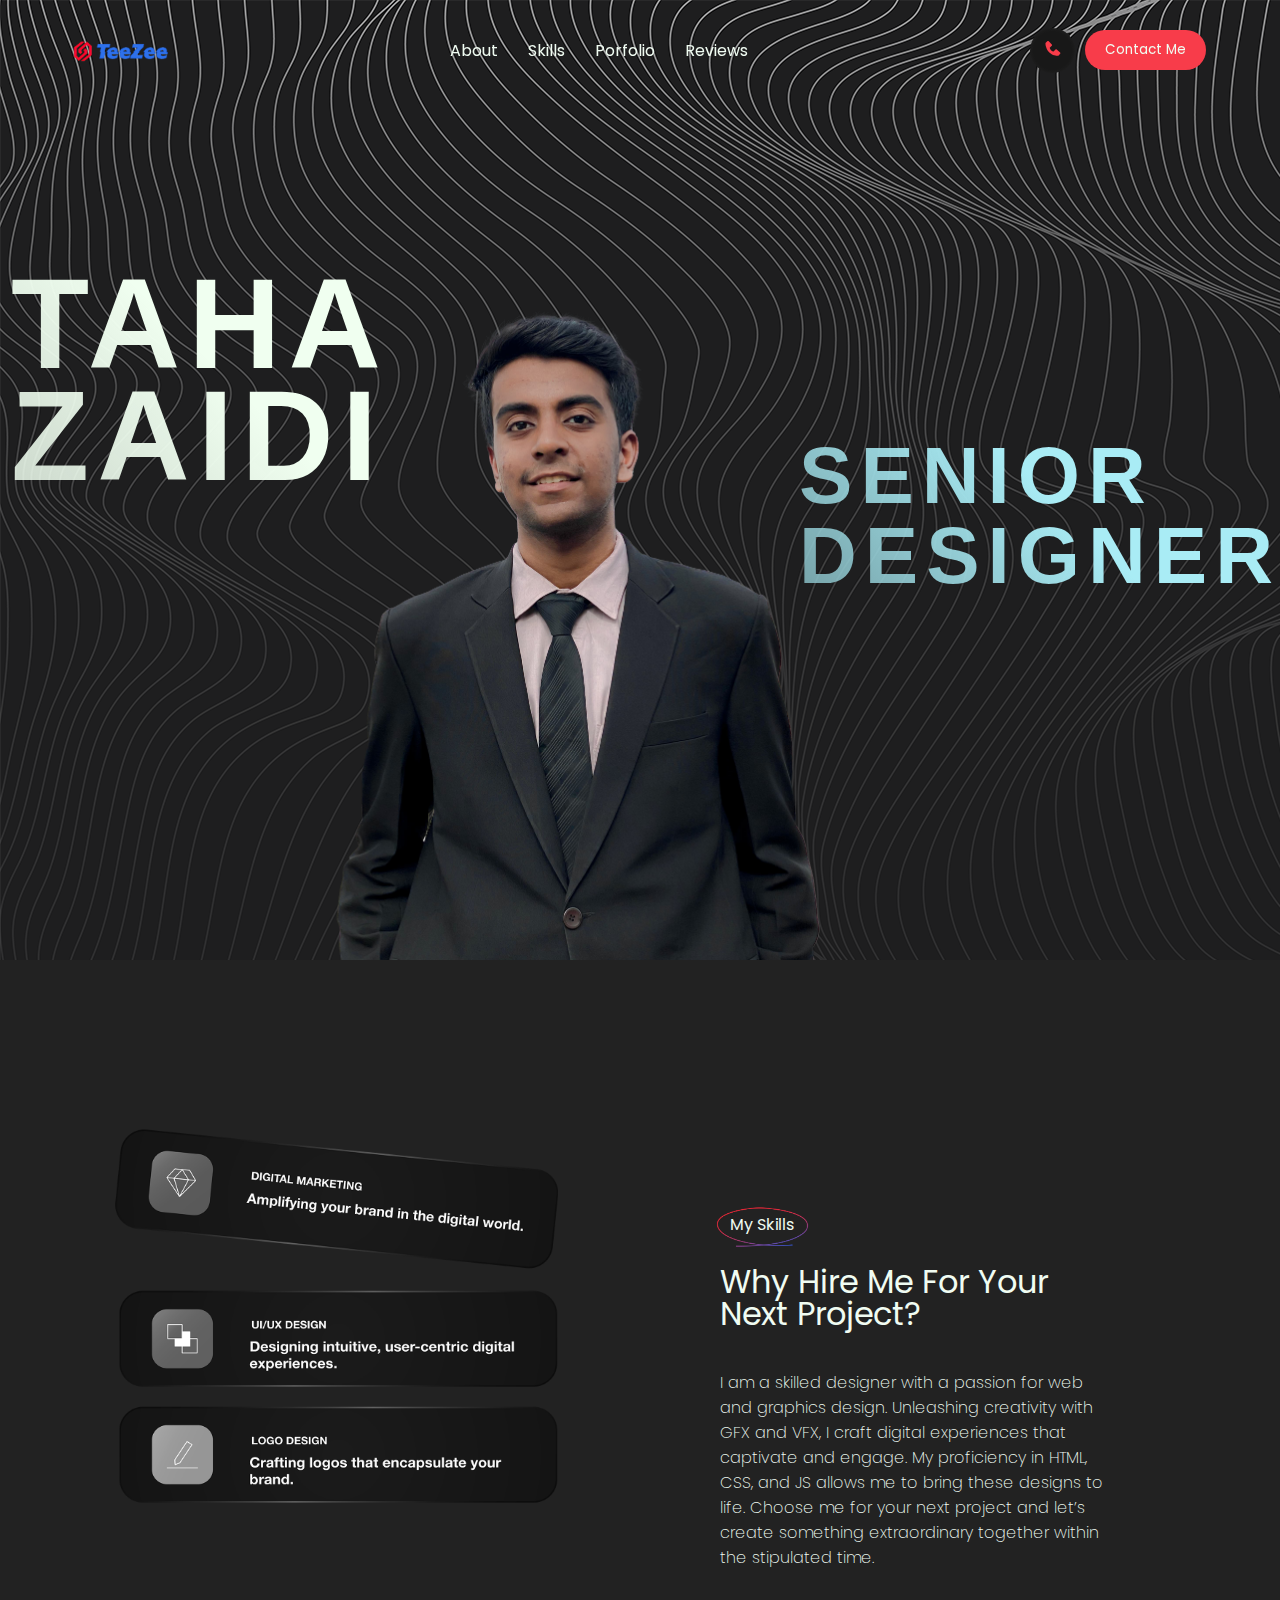
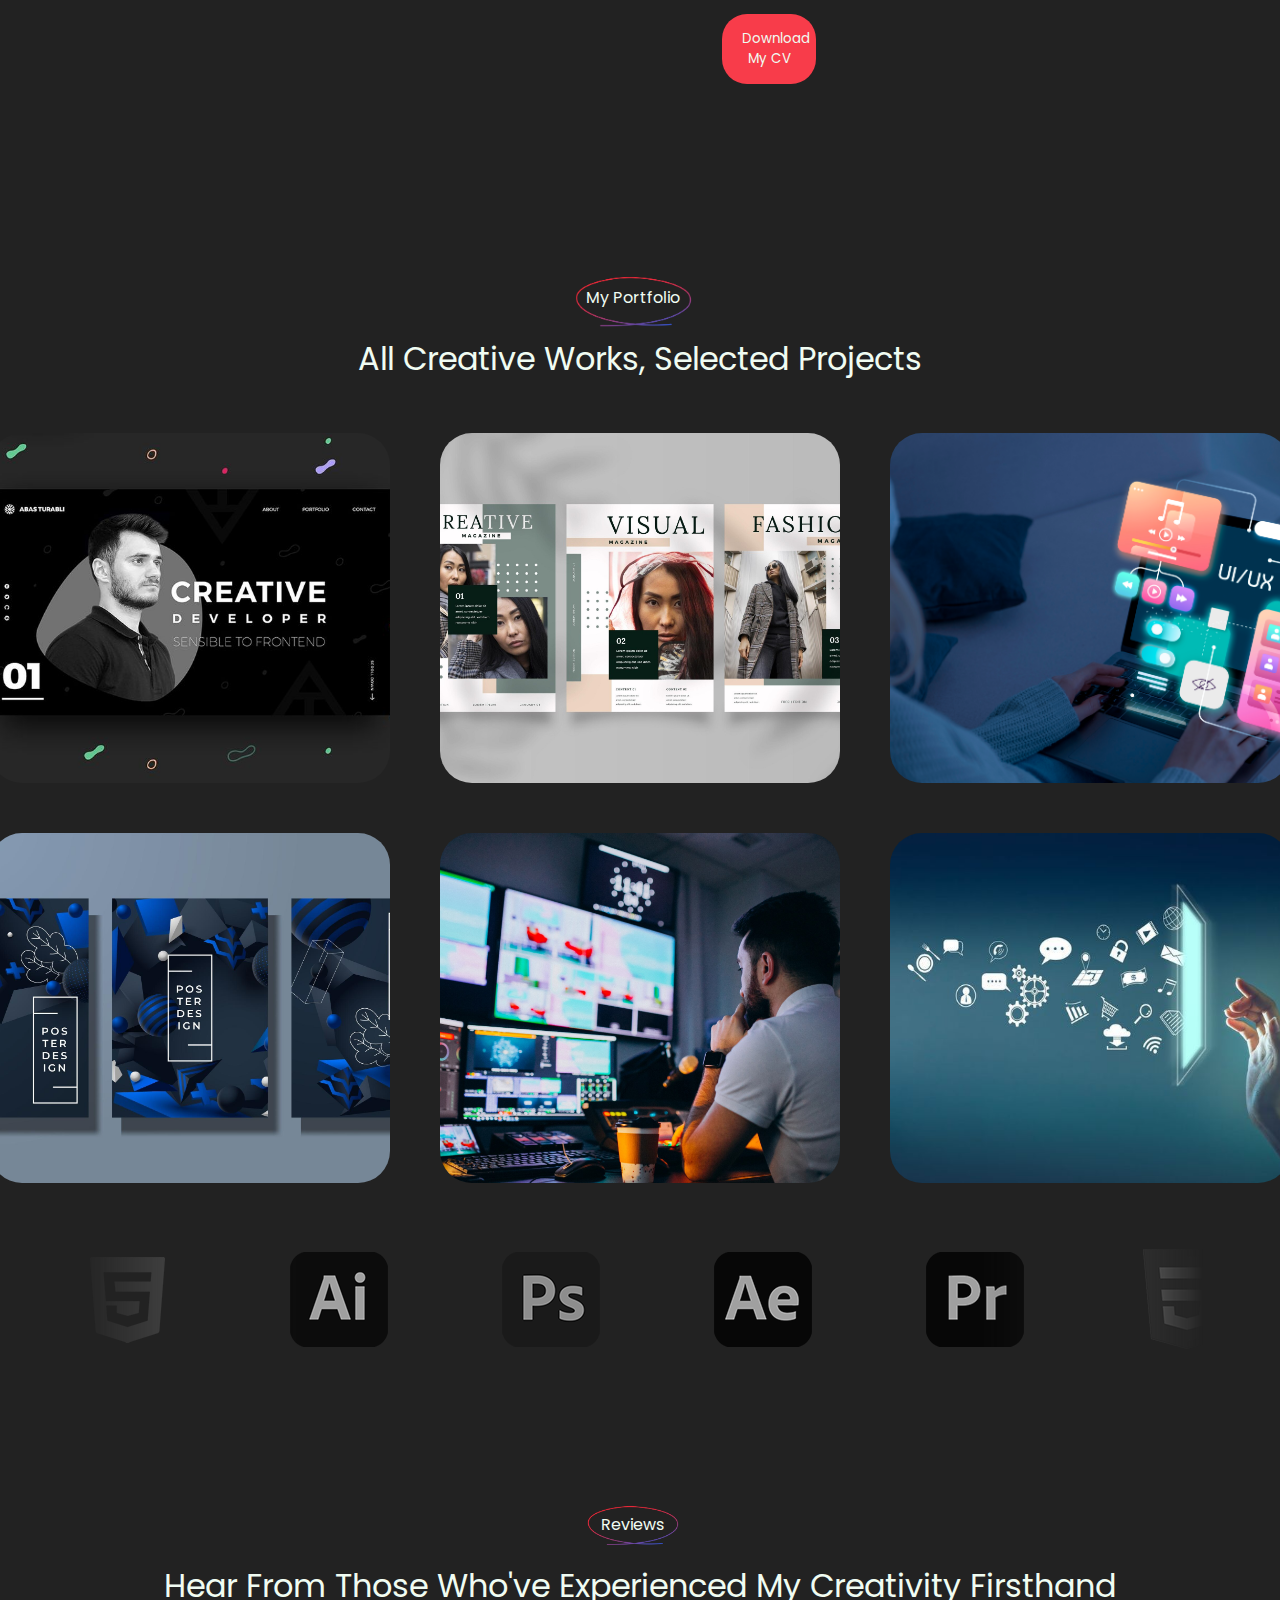
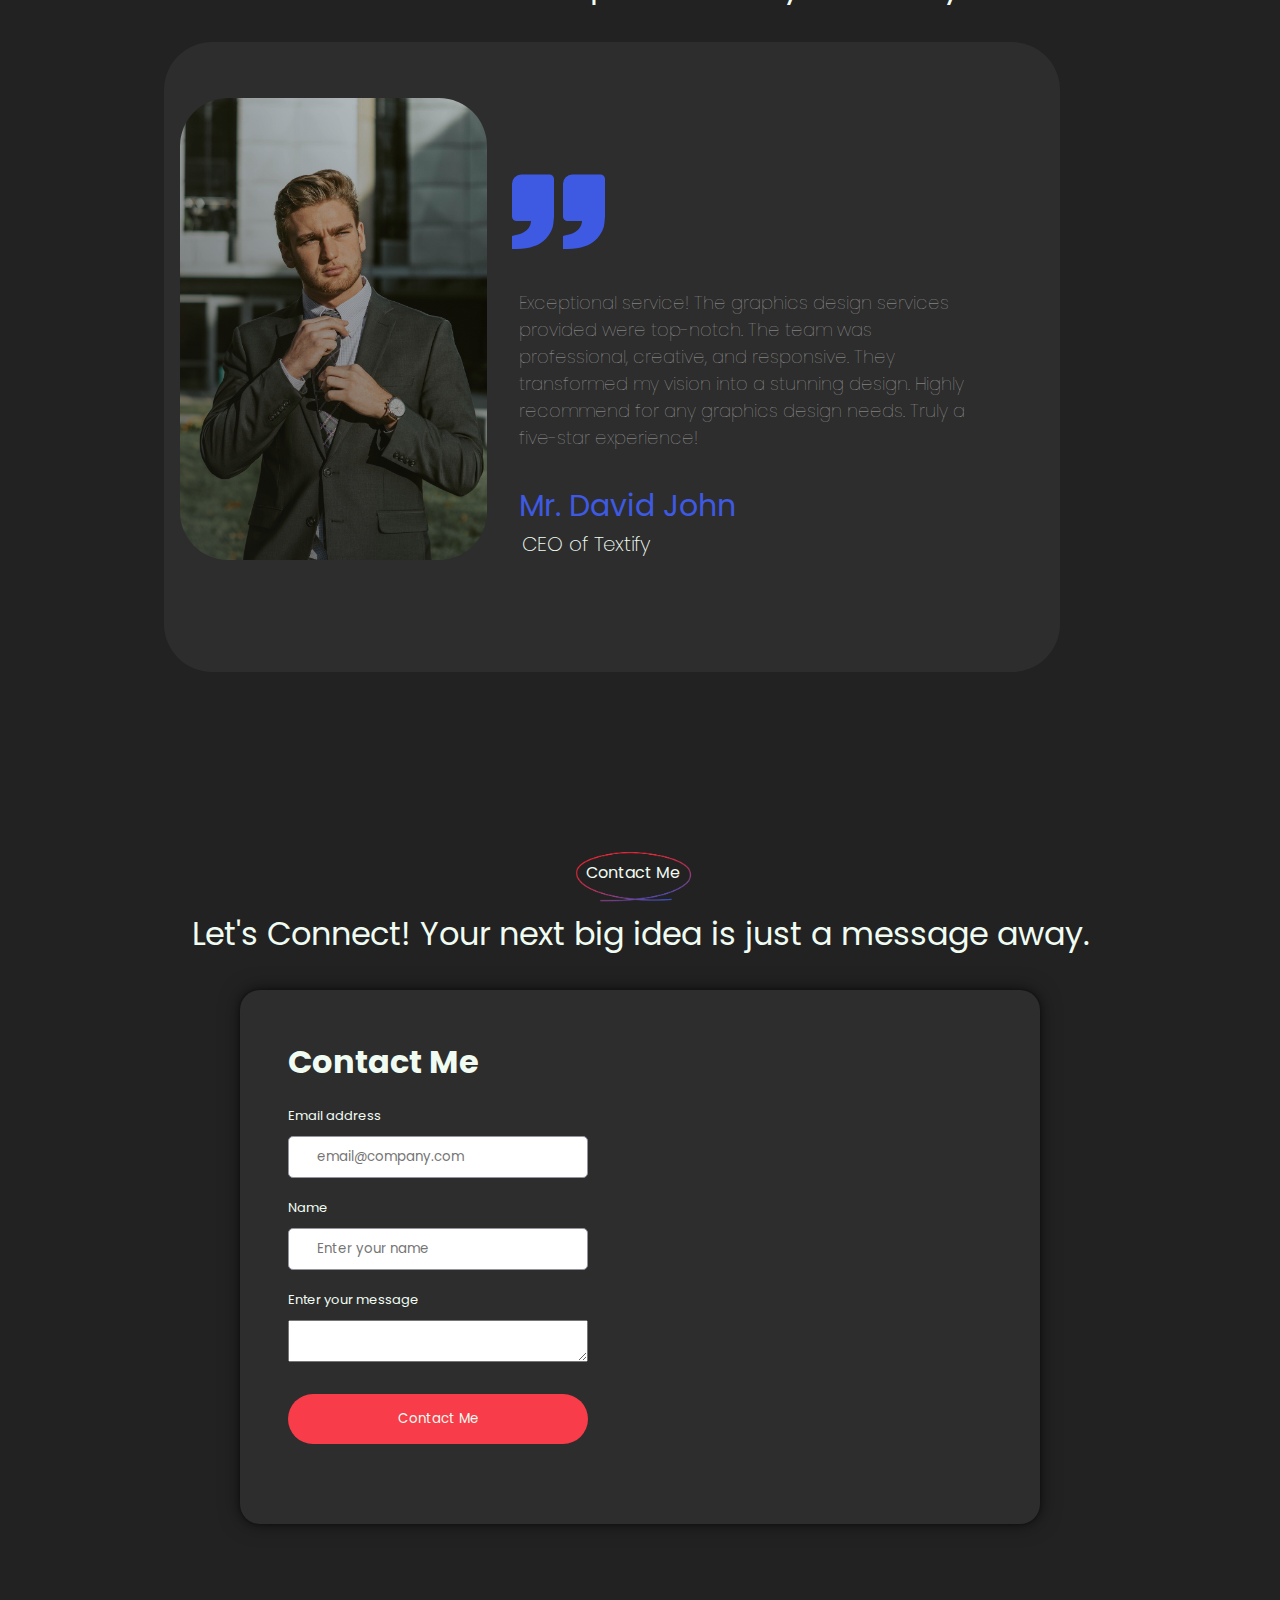
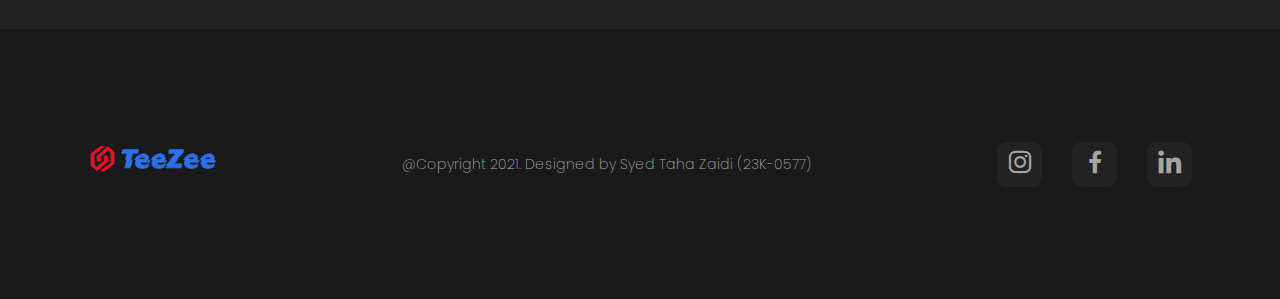
==== ICT Web Portfolio Files/index.html @ cd22e367 "Renames" ====
<!DOCTYPE html>
<html lang="en">

    <head>
        <meta charset="UTF-8">
        <meta name="viewport" content="width=device-width, initial-scale=1.0">
        <link rel="stylesheet" href="index.css">

        <title>Taha Zaidi</title>

    </head>

    <body>

        <main class="container">

            <div id="about_section" class="about-section">
                <!-- Navigation Bar -->
                <nav class="nav-bar">
                    <div class="nav-logo">
                        <!-- <h4>Taha Zaidi</h4> -->
                    </div>

                    <ul class="nav-links">
                        <li><a class="nav-menu-links" href="#about_section">About</a></li>
                        <li><a class="nav-menu-links" href="#skills_section">Skills</a></li>
                        <li><a class="nav-menu-links" href="#portfolio_section">Porfolio</a></li>
                        <li><a class="nav-menu-links" href="#review_section">Reviews</a></li>
                    </ul>

                    <div class="burger hidden">
                        <div class="line1">1.</div>
                        <div class="line2">2.</div>
                        <div class="line3">3.</div>
                    </div>

                    <div class="contact-container">
                        <div>

                            <button class="contact-icon">
                                <a target="_blank" href="https://wa.me/923111844899"><i class='bx bxs-phone'></i></a>
                            </button>
                        </div>

                        <div>

                            <button class="contact-button">
                                <a class="contact-btn-link" href="#contact_section">Contact Me</a>
                            </button>
                        </div>
                    </div>

                </nav>

                <section class="hero-section">

                    <h1 class="hero-name">Taha<br>Zaidi</h1>
                    <h1 class="hero-title">SENIOR<br>DESIGNER</h1>
                    <img class="hero-picture" src="./heroPicture2.png" alt="Main-Picture">
                </section>
            </div>

            <section id="skills_section" class="skills-section">

                <div class="skills-container">

                    <div class="skills-image-container">
                        <img class="skills-image" src="./skills-images-03.png" alt="none">
                    </div>

                    <div class="skills-details-container">
                        <h1 class="skills-details-h1"><span class="skills-details-span1">My Skills</span><br><span
                                class="skills-details-span2">Why Hire Me For Your Next Project?</span></h1>
                        <p class="skills-details-text">I am a skilled designer with a passion for web and graphics design. Unleashing creativity with GFX and VFX, I craft digital experiences that captivate and engage. My proficiency in HTML, CSS, and JS allows me to bring these designs to life. Choose me for your next project and let’s create something extraordinary together within the stipulated time.</p>
                        <button class="cv-button">
                            <a class="contact-btn-link" target="_blank" href="https://www.canva.com/design/DAF1ojwv4F4/0t9AmbGL6HaBl2RFL-ArPQ/view?utm_content=DAF1ojwv4F4&utm_campaign=designshare&utm_medium=link&utm_source=editor">Download My CV</a>
                        </button>

                    </div>

                </div>

            </section>

            <section id="portfolio_section" class="portfolio-section">

                <div class="portfolio-container">

                    <div class="portfolio-text-container">
                        <h4 class="portfolio-text1">My Portfolio</h4>
                        <h1 class="portfolio-text2">All Creative Works, Selected Projects</h1>
                    </div>

                    <div class="grid-container">
                        <div class="grid-item" style="background-image: url('./griditem-sampleImage.jpeg');">
                            

                            <div class="grid-innerdiv-1">

                                <div class="grid-innerdiv-2">
                                    <div class="grid-innerdiv-3">
                                        <h5 class="grid-innerdiv-text1">Web Design</h5>
                                    </div>
                                    <h5 class="grid-innerdiv-text2">Dark Theme Website</h5>
                                </div>

                            </div>

                        </div>
                        <div class="grid-item" style="background-image: url('./griditem-sampleImage2.jpg');">
                            

                            <div class="grid-innerdiv-1">

                                <div class="grid-innerdiv-2">
                                    <div class="grid-innerdiv-3">
                                        <h5 class="grid-innerdiv-text1">Brands</h5>
                                    </div>
                                    <h5 class="grid-innerdiv-text2">Brand Magazines</h5>
                                </div>

                            </div>

                        </div>
                        <div class="grid-item" style="background-image: url('./griditem-sampleImage3.jpg');">
                            

                            <div class="grid-innerdiv-1">

                                <div class="grid-innerdiv-2">
                                    <div class="grid-innerdiv-3">
                                        <h5 class="grid-innerdiv-text1">UI/UX</h5>
                                    </div>
                                    <h5 class="grid-innerdiv-text2">Elegant App Designs</h5>
                                </div>

                            </div>

                        </div>
                        <div class="grid-item" style="background-image: url('./griditem-sampleImage4.jpg');">
                            

                            <div class="grid-innerdiv-1">

                                <div class="grid-innerdiv-2">
                                    <div class="grid-innerdiv-3">
                                        <h5 class="grid-innerdiv-text1">GFX Art</h5>
                                    </div>
                                    <h5 class="grid-innerdiv-text2">Poster Designing</h5>
                                </div>

                            </div>

                        </div>
                        <div class="grid-item" style="background-image: url('./griditem-sampleImage5.jpg');">
                            

                            <div class="grid-innerdiv-1">

                                <div class="grid-innerdiv-2">
                                    <div class="grid-innerdiv-3">
                                        <h5 class="grid-innerdiv-text1">VFX</h5>
                                    </div>
                                    <h5 class="grid-innerdiv-text2">Stunning Advert Videos</h5>
                                </div>

                            </div>
                                
                        </div>
                        <div class="grid-item" style="background: url('./griditem-sampleImage6.jpeg') no-repeat; background-size: cover;">
                            

                            <div class="grid-innerdiv-1">

                                <div class="grid-innerdiv-2">
                                    <div class="grid-innerdiv-3">
                                        <h5 class="grid-innerdiv-text1">Marketing</h5>
                                    </div>
                                    <h5 class="grid-innerdiv-text2">Make Your Digital Presence</h5>
                                </div>

                            </div>

                        </div>
                    </div>

                </div>

            </section>

            <section class="horizontal-infinite-scroll-strip">

                
                <!-- <div class="scroller" data-speed="fast">
                    <ul class="tag-list scroller_inner">
                        <li>HTML</li>
                        <li>CSS</li>
                        <li>JS</li>
                        <li>SSG</li>
                        <li>webdev</li>
                        <li>animation</li>
                        <li>UI/UX</li>
                    </ul>
                </div> -->

                <div class="scroller" data-direction="right" data-speed="fast">
                    <div class="scroller_inner">
                        <img class="img-list" src="./sample-logo1.png" alt="" />
                        <img class="img-list" src="./sample-logo2.png" alt="" />
                        <img class="img-list" src="./sample-logo3.png" alt="" />
                        <img class="img-list" src="./sample-logo4.png" alt="" />
                        <img class="img-list" src="./sample-logo5.png" alt="" />
                        <img class="img-list" src="./sample-logo6.png" alt="" />
                        <img class="img-list" src="./sample-logo7.png" alt="" />
                    </div>
                </div>

            </section>

            <section id="review_section" class="review-section">

                <div class="review-container">

                    <div class="review-heading-text-container">
                        <h4 class="review-heading-text1">Reviews</h4>
                        <h1 class="review-heading-text2">Hear From Those Who've Experienced My Creativity Firsthand</h1>
                    </div>

                    <div class="review-card-container">
                        
                        
                        <div class="review-image">
                        </div>
                        
                        <div class="review-text-container">
                            
                            <h1 class="review-text-h1"><i class='bx bxs-quote-right'></i></h1> 
                            
                            <p class="review-text-p1">Exceptional service! The graphics design services provided were top-notch. The team was professional, creative, and responsive. They transformed my vision into a stunning design. Highly recommend for any graphics design needs. Truly a five-star experience!</p>
                            
                            <p class="review-text-p2">Mr. David John</p> 
                            <p class="review-text-p3">CEO of Textify</p> 
                        </div>
                        
                    </div>
                </div>
            
            </section>

            <section id="contact_section" class="contact-section">

                    <div class="contact-heading-text-container">
                        <h4 class="contact-heading-text1">Contact Me</h4>
                        <h1 class="contact-heading-text2">Let's Connect! Your next big idea is just a message away.</h1>
                    </div>

                    <!-- Sign-up form start -->
                <div class="card">

                    <div class="right">

                        <h1>Contact Me</h1>

                            <form id="myForm" action="/null/" target="_blank">
                                <label class="contact-form-label" for="email"> Email address</label>

                                <input type="email" id="email" placeholder="  email@company.com" required/>

                                <label class="contact-form-label" for="name"> Name</label>

                                <input type="text" id="name" placeholder="  Enter your name" required/>

                                <h4 class="contact-form-label" >Enter your message</h4>

                                <textarea>

                                </textarea>

                                <button class="contact-form-button" type="submit">Contact Me</button>
                            </form>
                    </div>

                    <div class="left">
                        <img src="https://images.pexels.com/photos/3206114/pexels-photo-3206114.jpeg?auto=compress&cs=tinysrgb&w=800&lazy=load" alt="" />
                    </div>

                </div>

                <!-- Sign-up form end -->

                <!-- Success message start -->
                <div class="card-2 hide">
                    <img src="https://i.ibb.co/KKhsdRB/icon-success-01.png" alt="" class="icon-card-2">
                    <h1 class="card-2-h1">Thanks for Reaching Out!</h1>
                    <p>A confirmation email has been sent to <span id="user-email">ash@loremcompany.com</span>. Please open it
                    and click the button inside to confirm your subscription.</p>
                    <button class="contact-form-button" id="dismiss">Dismiss message</button>
                </div>

            </section>

            <footer class="footer-container">

                <div class="footer-logo">
                    
                </div>
                
                <div class="footer-text">
                    @Copyright 2021. Designed by Syed Taha Zaidi (23K-0577)
                </div>

                <div class="footer-social-buttons">

                    <div>
                        <button class="social-icon">
                            <a target="_blank" href="https://www.instagram.com/taha_zaidii"><i class='bx bxl-instagram' style="color: var(--silver); font-size: 30px; text-decoration: none;"></i></a>
                        </button>
                    </div>

                    <div>
                        <button class="social-icon">
                            <a target="_blank" href="https://www.facebook.com/taha.zaidi.14"><i class='bx bxl-facebook' style="color: var(--silver); font-size: 30px; text-decoration: none;"></i></a>
                        </button>
                    </div>

                    <div>
                        <button class="social-icon">
                            <a target="_blank" href="https://pk.linkedin.com/in/taha-zaidi"><i class='bx bxl-linkedin' style="color: var(--silver); font-size: 30px; text-decoration: none;"></i></a>
                        </button>
                    </div>

                </div>

            </footer>



        </main>

        <script src="index.js"></script>
    </body>

</html>
---- ICT Web Portfolio Files/index.css ----
/* Fonts: */
@import url("https://fonts.googleapis.com/css2?family=Poppins:wght@300;400;500;600;700&display=swap");
@import url("https://fonts.cdnfonts.com/css/helvetica-neue-5");
@import url("https://fonts.cdnfonts.com/css/futura-pt");

/* Icons */
@import url("https://unpkg.com/boxicons@2.1.4/css/boxicons.min.css");

:root {
  --imperial_red: #f83c4aff;
  --silver: #a6a5a4ff;
  --caput-mortuum: #632d27ff;
  --eerie_black: rgb(34, 34, 34);
  --eerie_black_2: rgb(26, 26, 26);
  --byzantine_blue: #3e5ae3ff;
  --cadet_gray: #8ba5acff;
  --honeydew: #f0fcf2ff;
  --lightBlue: rgba(169, 236, 245, 1);
}

* {
  margin: 0;
  padding: 0;
  box-sizing: border-box;
  font-family: "Poppins";
}

html {
  scroll-behavior: smooth;
}

html,
body {
  width: 100%;
}

body {
  /* background: var(--eerie_black); */
  background: url(./heroSectionbg_2.png);
  padding-top: 60px; /* Adjust this value to match the height of your navbar */
  color: var(--honeydew);
}

.about-section {
  /* background: url(./heroSectionbg_2.png); */
  background-size: cover;
}

.nav-bar {
  display: flex;
  flex-direction: row;
  justify-content: space-between;
  height: 100px;
  background-color: transparent;
  align-items: center;
  padding: 0rem 4.5rem 0rem 4.5rem;
  position: fixed;
  top: 0;
  width: 100%;
  z-index: 1000;
  transition: background 0.2s ease-in-out;
}

.nav-logo {
    margin-top: 4.7rem;
    background: url(./tzbrand-logo.png) no-repeat;
    background-size: contain;
    padding: 3rem;
}

.nav-links {
  display: flex;
  flex-direction: row;
  justify-content: space-between;
  gap: 30px;
  align-items: center;
  list-style: none;
  padding: 0 2rem;
  text-decoration: none;
}

.nav-links a {
  color: var(--honeydew);
  position: relative;
  display: inline-block;
}

.nav-links a:hover {
  color: var(--imperial_red);
}

.nav-links a:after {
  content: "";
  position: absolute;
  background-color: var(--imperial_red);
  height: 3px;
  width: 100%;
  left: 0;
  bottom: -10px;
  transform: scaleX(0);
  transition: transform 0.3s ease-in-out;
}

.nav-links a:hover:after {
  transform: scaleX(1);
}

a {
  text-decoration: none;
}

.contact-container {
  display: flex;
  justify-content: space-between;
  align-items: center;
  gap: 0.5rem;
  height: 100vh;
}

.contact-icon {
  height: 45px;
  width: 45px;
  border-radius: 50%;
  border: none;
  background: radial-gradient(
    circle,
    rgb(24, 24, 24) 60%,
    rgba(43, 43, 43, 0.9467455621301775) 100%
  );
  transition: box-shadow 0.3s ease-in-out;
}

.contact-icon:hover {
  cursor: pointer;
  box-shadow: 0 0 5px var(--imperial_red), 0 0 10px var(--imperial_red);
}

.bxs-phone {
  color: var(--imperial_red);
  font-size: 20px;
  text-decoration: none;
}

.contact-button {
  background-color: var(--imperial_red);
  border: none;
  padding: 10px 20px;
  text-align: center;
  text-decoration: none;
  display: inline-block;
  margin: 4px 2px;
  cursor: pointer;
  border-radius: 25px;
  transition: box-shadow 0.3s ease-in-out;
}

.contact-button:hover {
  cursor: pointer;
  box-shadow: 0 0 5px var(--imperial_red), 0 0 10px var(--imperial_red);
}

.contact-btn-link {
  text-decoration: none;
  color: var(--honeydew);
}

.hero-section {
  position: relative;
  display: flex;
  flex-direction: column;
  justify-items: center;
  align-items: center;
  height: 100vh;
}

.hero-name {
  position: absolute;
  margin-top: 13rem;
  margin-right: 55rem;
  font-family: "Futura PT", sans-serif;
  font-weight: 800;
  font-size: 8rem;
  text-transform: uppercase;
  letter-spacing: 0.5rem;
  line-height: 7rem;
  background: -webkit-linear-gradient(
    45deg,
    rgba(240, 255, 240, 0.83) 0%,
    rgba(240, 255, 240, 1) 55%,
    #f0fff0 100%
  );
  -webkit-background-clip: text;
  background-clip: text;
  -webkit-text-fill-color: transparent;
  color: transparent;
}

.hero-title {
  position: absolute;
  margin-top: 23.5rem;
  margin-left: 50rem;
  background: -webkit-linear-gradient(
    45deg,
    rgba(136, 189, 196, 0.83) 0%,
    rgba(169, 236, 245, 1) 55%,
    rgba(169, 236, 245, 1) 100%
  );
  -webkit-background-clip: text;
  -webkit-text-fill-color: transparent;
  background-clip: text;
  color: transparent;
  font-family: "Futura PT", sans-serif;
  font-weight: 600;
  font-size: 5rem;
  text-transform: uppercase;
  letter-spacing: 0.5rem;
  line-height: 5rem;
}

.hero-picture {
  position: absolute;
  bottom: 0;
  left: 44%;
  transform: translateX(-50%);
  width: 53%;
  height: auto;
}

.skills-container {
  display: flex;
  flex-direction: row;
  height: 100vh;
  background-color: var(--eerie_black);
  padding-top: 1rem;
  gap: 5rem;
}

.skills-details-container {
  display: flex;
  flex-direction: column;
  padding-top: 8rem;
  margin-top: 5rem;
  width: 30vw;
  gap: 2.5rem;
}

.skills-details-span1 {
  font-size: 16px;
  font-weight: 400;
  background: url(./Doodle-03-03.png) no-repeat;
  background-size: 100%;
  background-position-x: 0px;
  background-position-y: -16px;
  background-position: absolute;
  padding: 25px; /* Adjust */
  margin-left: -15px;
  display: inline-block;
}

.skills-details-span2 {
  font-size: 32px;
  font-weight: 400;
}

.skills-details-h1 {
  line-height: 2rem;
}

.skills-details-text {
  font-size: 16px;
  font-weight: 200;
  color: var(--honeydew);
}

.cv-button {
  background-color: var(--imperial_red);
  border: none;
  padding: 15px 20px;
  text-align: center;
  text-decoration: none;
  display: inline-block;
  margin: 4px 2px;
  cursor: pointer;
  border-radius: 25px;
  transition: box-shadow 0.3s ease-in-out;
  margin-right: 18rem;
}

.cv-button:hover {
  cursor: pointer;
  box-shadow: 0 0 5px var(--imperial_red), 0 0 10px var(--imperial_red);
}

.skills-image-container {
  width: 50vw;
  height: 100vh;
  /* border: 1px solid; */
}

.skills-image {
  scale: 1.2;
  padding-top: 10rem;
  padding-left: 135px;
  width: 80%;
  filter: grayscale(100%); 
  transition: filter 0.3s ease; 
}

.skills-image:hover {
  filter: grayscale(0%);
}

.portfolio-container {
  display: flex;
  flex-direction: column;
  align-items: center;
  min-height: 100vh;
  background-color: var(--eerie_black);
}

.portfolio-text-container {
  display: flex;
  flex-direction: column;
  justify-content: center;
  align-items: center;
}

.portfolio-text1 {
  font-size: 16px;
  font-weight: 400;
  background: url(./Doodle-03-03.png) no-repeat;
  background-size: 100%;
  background-position-x: 0px;
  background-position-y: -33px;
  background-position: absolute;
  padding: 25px; /* Adjust */
  margin-left: -15px;
  display: inline-block;
}

.portfolio-text2 {
  font-size: 32px;
  font-weight: 400;
}

.grid-container {
  display: grid;
  padding: 50px;
  grid-template-columns: repeat(3, 1fr);
  grid-template-rows: repeat(2, 1fr);
  column-gap: 50px;
  row-gap: 50px;
}

.grid-item {
  display: flex;
  justify-content: center;
  align-items: flex-end;
  background-size: contain;
  font-size: 30px;
  text-align: center;
  color: var(--honeydew);
  border-radius: 2rem;
  position: relative;
  overflow: hidden;
  height: 350px;
  width: 400px;
  box-sizing: border-box;
  background-size: cover;
  background-position: center;
  /* border: 2px solid honeydew; */
}

.grid-innerdiv-1 {
  width: 100%;
  background: rgba(22, 22, 22, 0.6);
  padding: 5px 20px;
  border-radius: 1.8rem;
  position: absolute;
  opacity: 0;
  backdrop-filter: blur(10px);
  transition: opacity 0.5s ease-in-out; 
}

.grid-innerdiv-2 {
  display: flex;
  flex-direction: column;
  text-align: left;
  padding: 5% 5%;
  gap: 10px;
  height: 35%; 
  width: 100%; 
  transform: translateY(100%); /* Changed from translateY(100%) */
  transition: transform 0.5s ease-in-out; 
}

.grid-item:hover .grid-innerdiv-1 {
  opacity: 1;
}

.grid-item:hover .grid-innerdiv-2 {
  transform: translateY(0%); /* Changed from translateY(0%) */
}

.grid-innerdiv-3 {
  /* margin: 5% 5%; */
  display: flex;
  flex-direction: column;
  justify-content: center;
  text-align: center;
  padding: 2px 0px;
  background: gray;
  border-radius: 0.4rem;
  height: 100%;
  width: 30%;
}

.grid-innerdiv-text1 {
  font-size: 13px;
  font-weight: 400;
}

.grid-innerdiv-text2 {
  color: var(--byzantine_blue);
  font-size: 24px;
  font-weight: 400;
}

.horizontal-infinite-scroll-strip {
  display: flex;
  justify-content: center;
  align-items: center;
  background-color: var(--eerie_black);
}
.scroller {
  max-width: 88%;
  margin-bottom: 4rem;
}

.scroller_inner {
  padding-block: 1rem;
  display: flex;
  flex-wrap: wrap;
  gap: 7rem;
}

.scroller_inner > * {
  flex-shrink: 0; /* Prevents items from shrinking */
}

.scroller[data-animated="true"] {
  overflow: hidden;
  -webkit-mask: linear-gradient(
    90deg,
    transparent,
    white 20%,
    white 80%,
    transparent
  );
  mask: linear-gradient(90deg, transparent, white 20%, white 80%, transparent);
}

.scroller[data-animated="true"] .scroller_inner {
  /* border: 3px solid var(--imperial_red); */
  width: max-content;
  flex-wrap: nowrap;
  animation: scroll var(--_animation-duration, 40s)
    var(--_animation-direction, forwards) linear infinite;
}

.scroller[data-direction="right"] {
  --_animation-direction: reverse;
}

.scroller[data-direction="left"] {
  --_animation-direction: forwards;
}

.scroller[data-speed="fast"] {
  --_animation-duration: 30s;
}

.scroller[data-speed="slow"] {
  --_animation-duration: 60s;
}

@keyframes scroll {
  to {
    transform: translate(calc(-50% - 3.5rem));
  }
}

.img-list {
  filter: grayscale(100%);
  -webkit-filter: grayscale(100%);
  transition: 0.3s ease-in-out;
}

.img-list:hover {
  filter: none;
  -webkit-filter: grayscale(0);
}

/* another sample scroller
.tag-list {
  margin: 0;
  padding-inline: 0;
  list-style: none;
}

.tag-list li {
  padding: 1rem;
  background: var(--clr-primary-400);
  border-radius: 0.5rem;
  box-shadow: 0 0.5rem 1rem -0.25rem var(--clr-primary-900);
} */

.footer-container {
  display: flex;
  flex-direction: row;
  justify-content: space-between;
  height: 30vh;
  /* background-image: linear-gradient(to bottom, rgba(10, 10, 11, 0.9), rgba(30, 30, 31, 0.15)); */
  background-color: var(--eerie_black_2);
  /* border: 1px solid; */
  align-items: center;
  padding: 0rem 5.5rem 0rem 5.5rem;
}

.footer-logo {
    margin-top: 5.5rem;
    background: url(./tzbrand-logo.png) no-repeat;
    background-size: contain;
    padding: 4rem;
}

.footer-text {
  color: var(--silver);
  font-size: 14px;
  font-weight: 200;
}

.footer-social-buttons {
  display: flex;
  flex-direction: row;
  justify-content: space-between;
  gap: 30px;
  align-items: center;
}

.social-icon {
  height: 45px;
  width: 45px;
  border-radius: 20%;
  border: none;
  background: var(--eerie_black);
  transition: box-shadow 0.3s ease-in-out;
}

.social-icon:hover {
  cursor: pointer;
  box-shadow: 0 0 2.5px var(--cadet_gray), 0 0 10px var(--cadet_gray);
}

.review-section {
  display: flex;
  flex-direction: column;
  justify-content: center;
  align-items: center;
  background-color: var(--eerie_black);
  height: 100vh;
}

.review-heading-text-container {
  display: flex;
  flex-direction: column;
  justify-content: center;
  align-items: center;
}

.review-heading-text1 {
  font-size: 16px;
  font-weight: 400;
  background: url(./Doodle-03-03.png) no-repeat;
  background-size: 100%;
  background-position-x: 0px;
  background-position-y: -20px;
  background-position: absolute;
  padding: 25px; /* Adjust */
  margin-left: -15px;
  display: inline-block;
}

.review-heading-text2 {
  font-size: 32px;
  font-weight: 400;
  margin-bottom: 2rem;
}

.review-card-container {
  display: flex;
  flex-direction: row;
  background: transparent;
  border-radius: 5px;
  width: 70vw;
  height: 70vh;
  background-color: rgba(45, 45, 45, 1);
  transition: box-shadow 0.3s ease; /* Add this line */
  border-radius: 3rem;
}

.review-image {
  overflow: hidden;
  background: linear-gradient(45deg, rgba(28, 28, 28, 0.5), rgba(255, 0, 0, 0)),
    url("./review-image1.jpeg") no-repeat;
  /* background: url("./review-image1.jpeg") no-repeat; */
  background-size: cover;
  border-radius: 3rem;
  width: 1500px;
  height: 462px;
  margin-left: 1rem;
  /* border: 3px solid blue; */
  margin-top: 3.5rem;
}

.review-text-container {
  display: flex;
  flex-direction: column;
  justify-content: center;
  align-items: left;
  padding: 5rem 5rem 2rem 0rem;
  margin: 8rem 0rem 8rem 2rem;
  /* border: 3px solid red; */
}

.review-card-container:hover {
  box-shadow: 0 0 20px rgba(0, 0, 0, 0.5), 0 0 5px rgba(0, 0, 0, 0.5);
}

.review-text-h1 {
  color: var(--byzantine_blue);
  font-family: "Futura PT", sans-serif;
  width: fit-content;
  height: fit-content;
  scale: 350%;
  margin-left: 1.5rem;
}

.review-text-p1 {
  color: var(--silver);
  font-size: 18px;
  font-weight: 100;
  margin: 3rem 0rem 2rem 0rem;
}

.review-text-p2 {
  color: var(--byzantine_blue);
  font-size: 30px;
  font-weight: 400;
}

.review-text-p3 {
  color: var(--honeydew);
  font-size: 20px;
  font-weight: 200;
  margin-left: 0.2rem;
}

/* Contact Form Styling */

.contact-section {
  display: flex;
  flex-direction: column;
  justify-content: center;
  align-items: center;
  background-color: var(--eerie_black);
  height: 100vh;
  color: var(--honeydew);
}

#email:focus {
  background-color: #ffe8e6;
  border-color: red;
}

#user-email {
  font-weight: 800;
}

.card {
  display: flex;
  width: 800px;
  background-color: rgba(45, 45, 45, 1);
  padding: 3rem 3rem;
  border-radius: 20px;
box-shadow: 0 0 20px rgba(0, 0, 0, 0.5), 0 0 5px rgba(0, 0, 0, 0.5);

}
.right {
  width: 60%;
}
.left {
  width: 40%;
}
.left img {
      border-radius: 3rem;
  width: 100%;
}

form {
  display: flex;
  flex-direction: column;
  width: 300px;
  color: var(--honeydew);
}
.contact-form-label {
  margin-bottom: 10px;
  padding-top: 20px;
  color: var(--honeydew);
  font-size: small;
  font-weight: 400;
}

input {
  padding: 10px 20px;
  font-family: inherit;
  border-radius: 5px;
  outline: none;
  border: 1px solid hsl(231, 7%, 60%);
}
.contact-form-button {
    background-color: var(--imperial_red);
    border: none;
    width: 100%;
    padding: 15px 20px;
    text-align: center;
    text-decoration: none;
    display: inline-block;
    margin: 2rem 0rem;
    cursor: pointer;
    border-radius: 50px; /* Adjust this line */
    transition: box-shadow 0.3s ease-in-out;
    margin-right: 18rem;
    color: var(--honeydew)
}

.contact-form-button:hover {
  cursor: pointer;
  box-shadow: 0 0 5px var(--imperial_red), 0 0 10px var(--imperial_red);
}

.card-2-h1 {
  font-size: 50px;
}

.card-2 {
    display: flex;
    flex-direction: column;
    gap: 1.5rem;
  width: 30%;
  background-color: rgba(45, 45, 45, 1);
  padding: 3rem 3rem;
  border-radius: 20px;
    box-shadow: 0 0 20px rgba(0, 0, 0, 0.5), 0 0 5px rgba(0, 0, 0, 0.5);

}

.hide {
  display: none;
}


.card-2 h1 {
  font-size: 40px;
}

.icon-card-2 {
  width: 40px;
}

.card-2 button {
  width: 100%;
}

.contact-heading-text-container {
  display: flex;
  flex-direction: column;
  justify-content: center;
  align-items: center;
}

.contact-heading-text1 {
  font-size: 16px;
  font-weight: 400;
  background: url(./Doodle-03-03.png) no-repeat;
  background-size: 100%;
  background-position-x: 0px;
  background-position-y: -33px;
  background-position: absolute;
  padding: 25px; /* Adjust */
  margin-left: -15px;
  display: inline-block;
}

.contact-heading-text2 {
  font-size: 32px;
  font-weight: 400;
  margin-bottom: 2rem;
}

@media (max-width: 768px) {
  .card {
    flex-direction: column-reverse;
    width: 95%;
    padding: 0;
  }
  .card h1 {
    font-size: 30px;
  }
  .right {
    width: 100%;
    padding: 20px;
  }
  .left {
    width: 100%;
  }
  .left img {
    content: url(assets/images/illustration-sign-up-mobile.svg);
  }
  form {
    width: 90%;
  }
  .card-2 {
    min-height: 100vh;
  }
}

.hidden
{
    display: none;
}
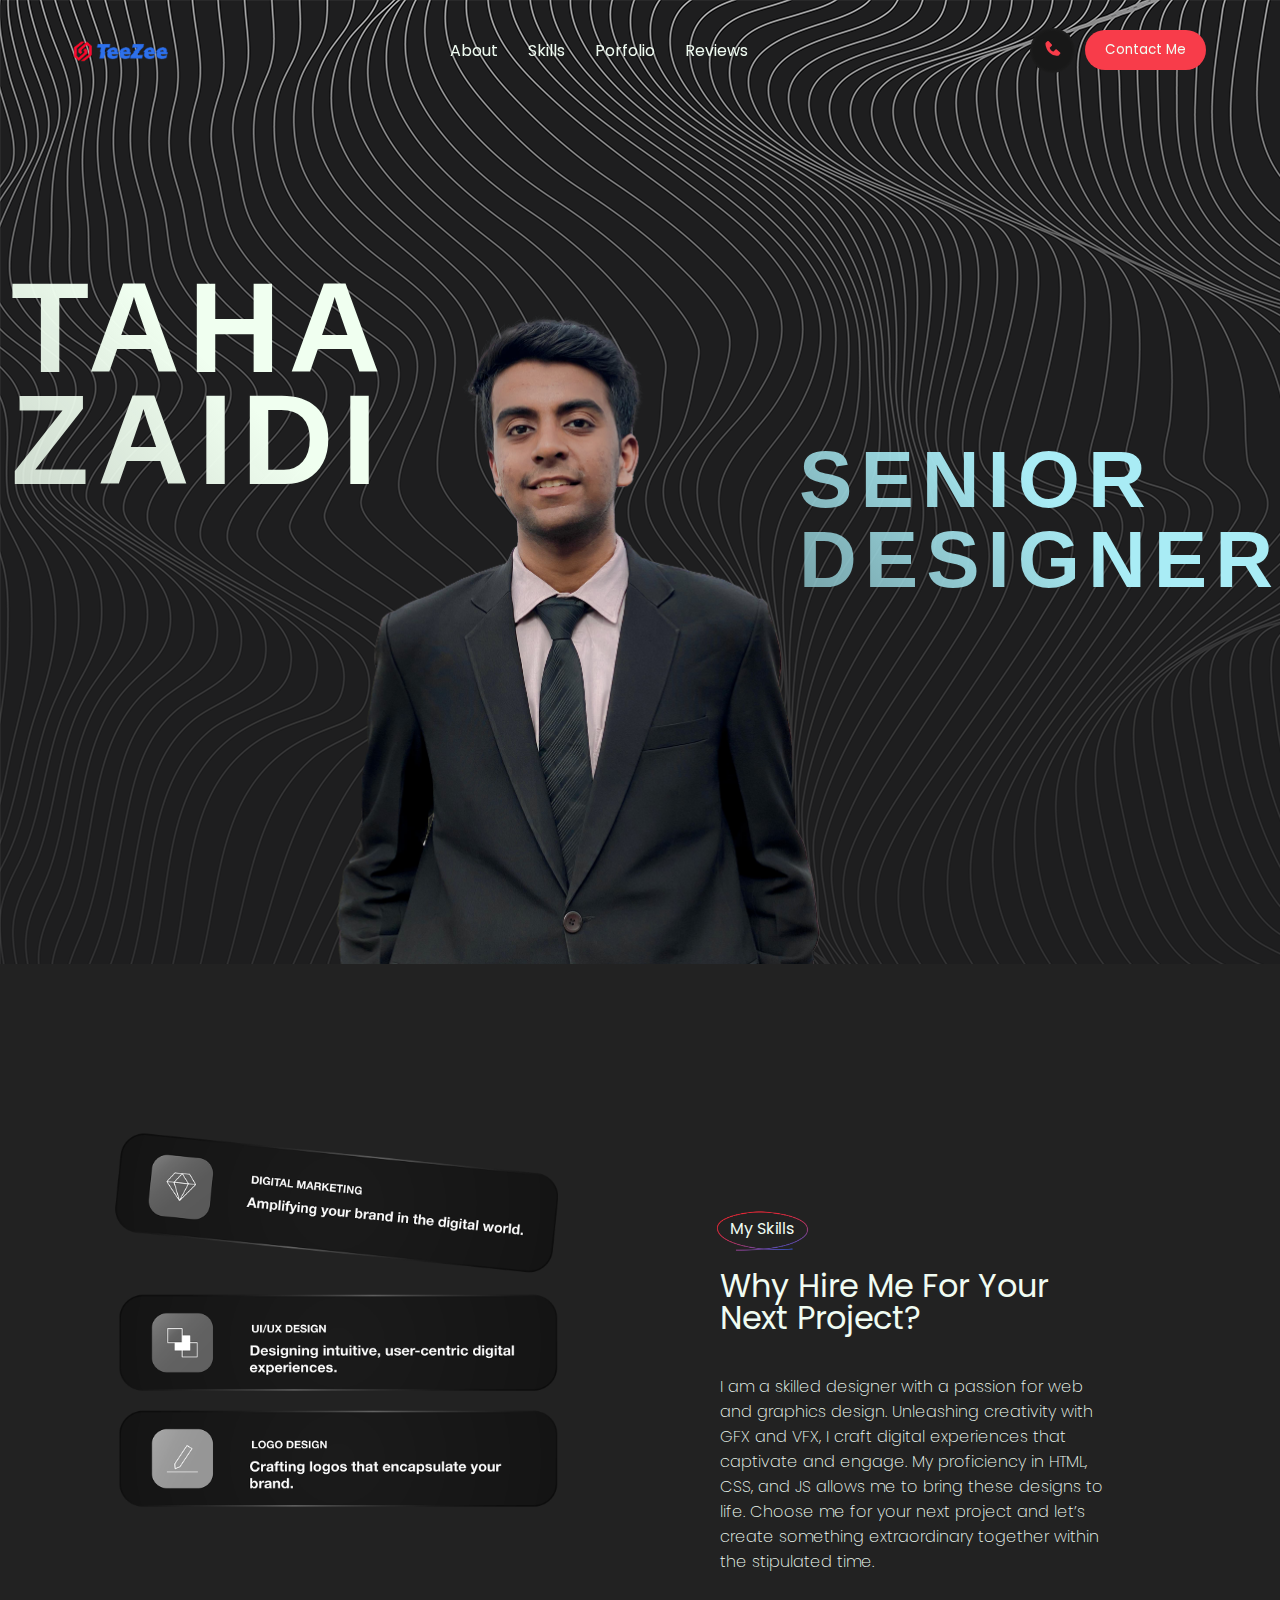
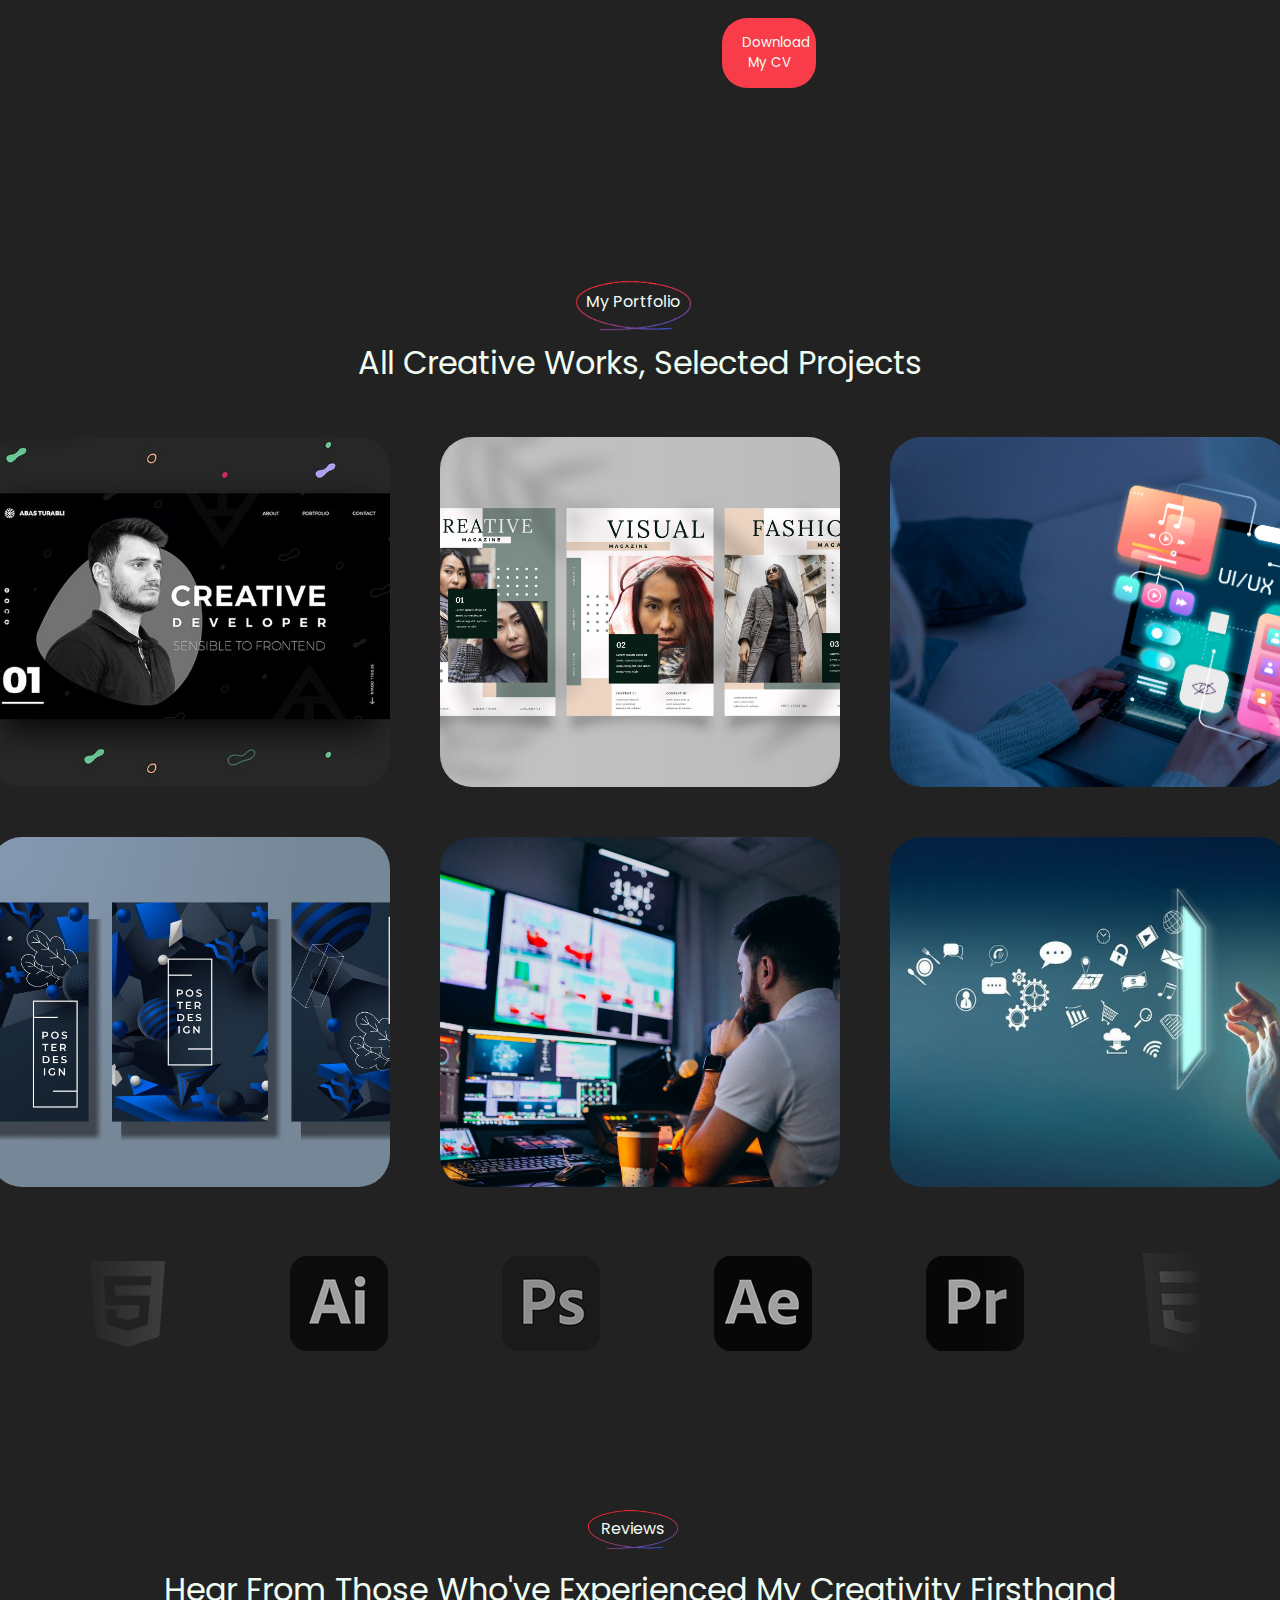
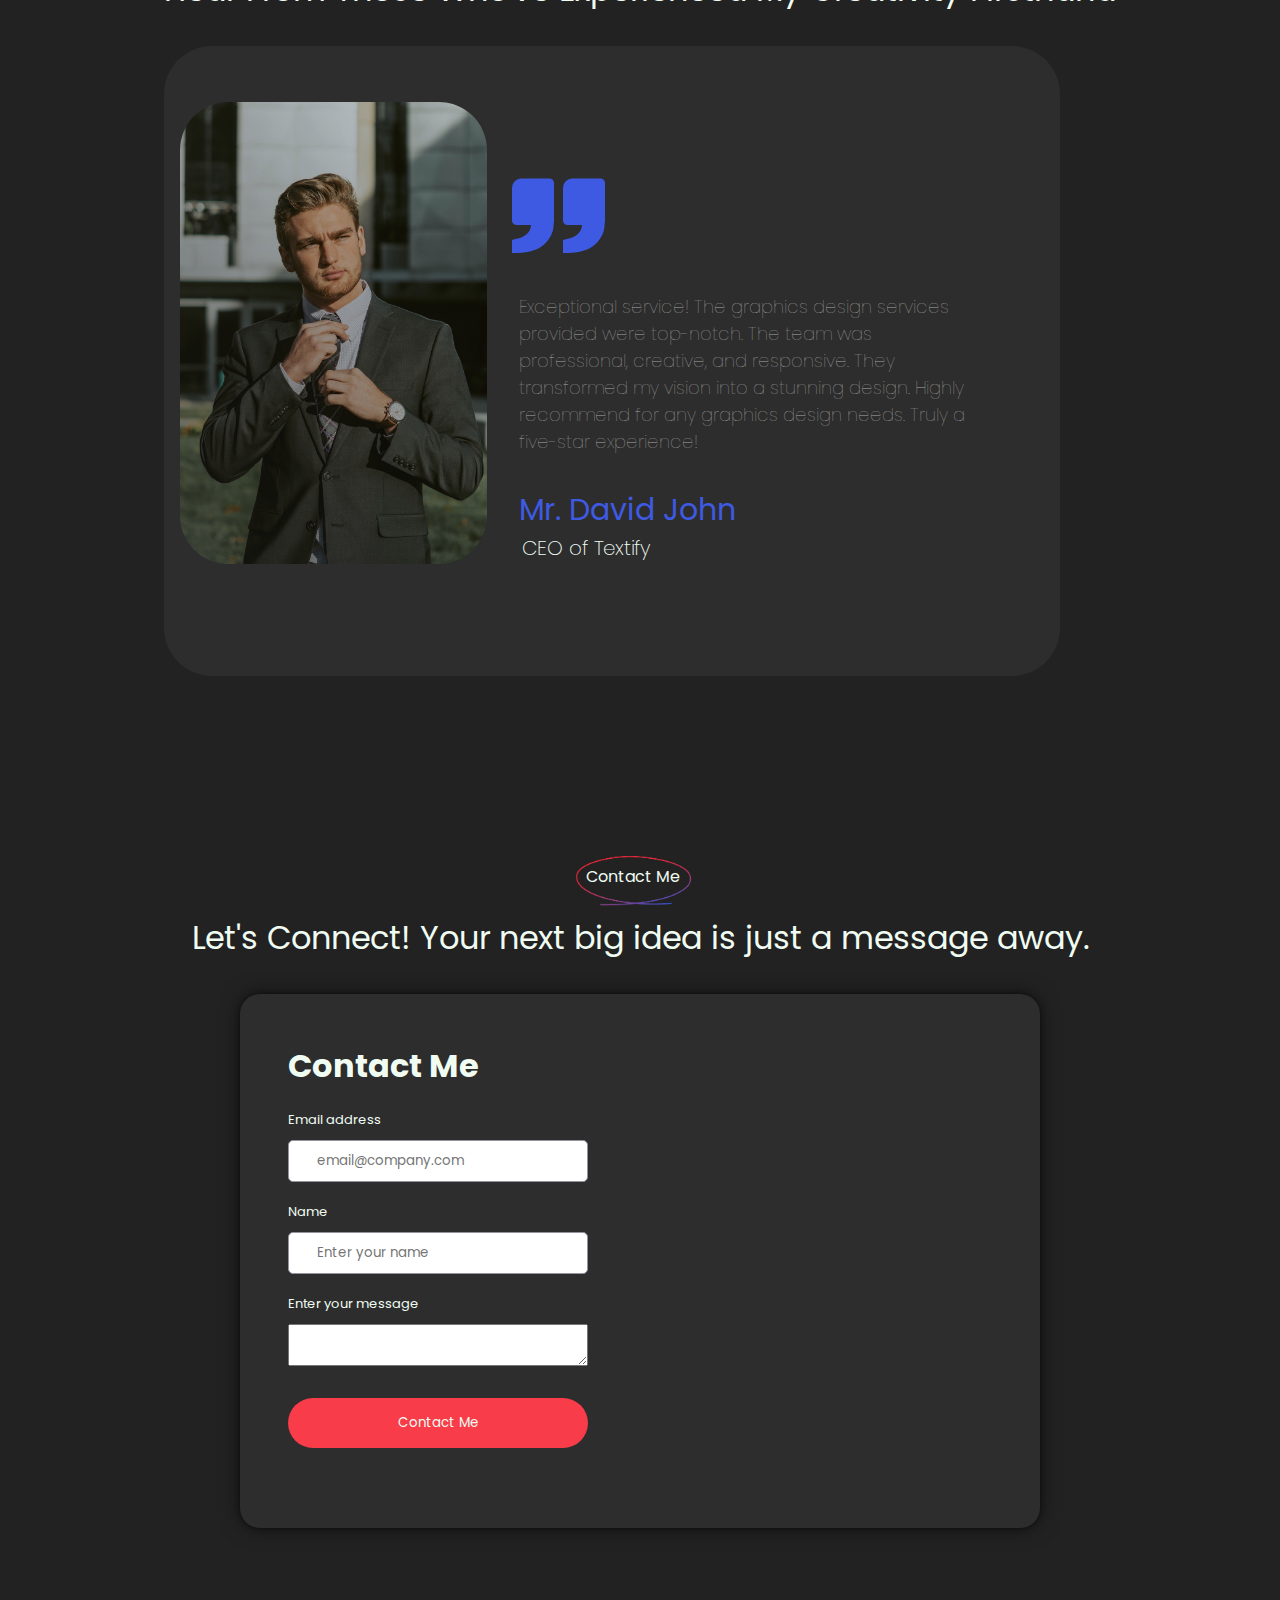
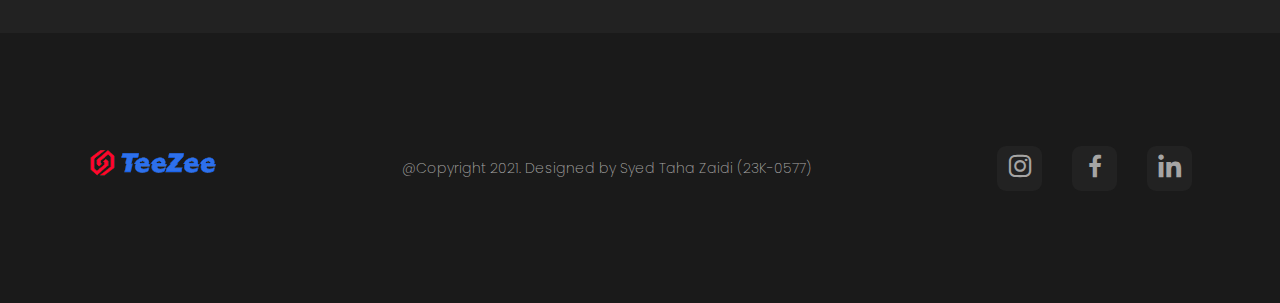
==== commit ff6b11eb: "Organizing" ====
--- a/ICT Web Portfolio Files/index.html
+++ b/ICT Web Portfolio Files/index.html
@@ -56,7 +56,7 @@
 
                     <h1 class="hero-name">Taha<br>Zaidi</h1>
                     <h1 class="hero-title">SENIOR<br>DESIGNER</h1>
-                    <img class="hero-picture" src="./heroPicture2.png" alt="Main-Picture">
+                    <img class="hero-picture" src="./Assets/heroPicture2.png" alt="Main-Picture">
                 </section>
             </div>
 
@@ -65,7 +65,7 @@
                 <div class="skills-container">
 
                     <div class="skills-image-container">
-                        <img class="skills-image" src="./skills-images-03.png" alt="none">
+                        <img class="skills-image" src="./Assets/skills-images-03.png" alt="none">
                     </div>
 
                     <div class="skills-details-container">
@@ -92,7 +92,7 @@
                     </div>
 
                     <div class="grid-container">
-                        <div class="grid-item" style="background-image: url('./griditem-sampleImage.jpeg');">
+                        <div class="grid-item" style="background-image: url('./Assets/griditem-sampleImage.jpeg');">
                             
 
                             <div class="grid-innerdiv-1">
@@ -107,7 +107,7 @@
                             </div>
 
                         </div>
-                        <div class="grid-item" style="background-image: url('./griditem-sampleImage2.jpg');">
+                        <div class="grid-item" style="background-image: url('./Assets/griditem-sampleImage2.jpg');">
                             
 
                             <div class="grid-innerdiv-1">
@@ -122,7 +122,7 @@
                             </div>
 
                         </div>
-                        <div class="grid-item" style="background-image: url('./griditem-sampleImage3.jpg');">
+                        <div class="grid-item" style="background-image: url('./Assets/griditem-sampleImage3.jpg');">
                             
 
                             <div class="grid-innerdiv-1">
@@ -137,7 +137,7 @@
                             </div>
 
                         </div>
-                        <div class="grid-item" style="background-image: url('./griditem-sampleImage4.jpg');">
+                        <div class="grid-item" style="background-image: url('./Assets/griditem-sampleImage4.jpg');">
                             
 
                             <div class="grid-innerdiv-1">
@@ -152,7 +152,7 @@
                             </div>
 
                         </div>
-                        <div class="grid-item" style="background-image: url('./griditem-sampleImage5.jpg');">
+                        <div class="grid-item" style="background-image: url('./Assets/griditem-sampleImage5.jpg');">
                             
 
                             <div class="grid-innerdiv-1">
@@ -167,7 +167,7 @@
                             </div>
                                 
                         </div>
-                        <div class="grid-item" style="background: url('./griditem-sampleImage6.jpeg') no-repeat; background-size: cover;">
+                        <div class="grid-item" style="background: url('./Assets/griditem-sampleImage6.jpeg') no-repeat; background-size: cover;">
                             
 
                             <div class="grid-innerdiv-1">
@@ -205,13 +205,13 @@
 
                 <div class="scroller" data-direction="right" data-speed="fast">
                     <div class="scroller_inner">
-                        <img class="img-list" src="./sample-logo1.png" alt="" />
-                        <img class="img-list" src="./sample-logo2.png" alt="" />
-                        <img class="img-list" src="./sample-logo3.png" alt="" />
-                        <img class="img-list" src="./sample-logo4.png" alt="" />
-                        <img class="img-list" src="./sample-logo5.png" alt="" />
-                        <img class="img-list" src="./sample-logo6.png" alt="" />
-                        <img class="img-list" src="./sample-logo7.png" alt="" />
+                        <img class="img-list" src="./Assets/sample-logo1.png" alt="" />
+                        <img class="img-list" src="./Assets/sample-logo2.png" alt="" />
+                        <img class="img-list" src="./Assets/sample-logo3.png" alt="" />
+                        <img class="img-list" src="./Assets/sample-logo4.png" alt="" />
+                        <img class="img-list" src="./Assets/sample-logo5.png" alt="" />
+                        <img class="img-list" src="./Assets/sample-logo6.png" alt="" />
+                        <img class="img-list" src="./Assets/sample-logo7.png" alt="" />
                     </div>
                 </div>
 
@@ -325,7 +325,7 @@
 
                     <div>
                         <button class="social-icon">
-                            <a target="_blank" href="https://pk.linkedin.com/in/taha-zaidi"><i class='bx bxl-linkedin' style="color: var(--silver); font-size: 30px; text-decoration: none;"></i></a>
+                            <a target="_blank" href="https://www.linkedin.com/in/taha-zaidii"><i class='bx bxl-linkedin' style="color: var(--silver); font-size: 30px; text-decoration: none;"></i></a>
                         </button>
                     </div>
 
--- a/ICT Web Portfolio Files/index.css
+++ b/ICT Web Portfolio Files/index.css
@@ -36,13 +36,13 @@
 
 body {
   /* background: var(--eerie_black); */
-  background: url(./heroSectionbg_2.png);
-  padding-top: 60px; /* Adjust this value to match the height of your navbar */
+  background: url(./Assets/heroSectionbg_2.png);
+  padding-top: 4rem; /* Adjust this value to match the height of your navbar */
   color: var(--honeydew);
 }
 
 .about-section {
-  /* background: url(./heroSectionbg_2.png); */
+  /* background: url(./Assets/heroSectionbg_2.png); */
   background-size: cover;
 }
 
@@ -63,7 +63,7 @@
 
 .nav-logo {
     margin-top: 4.7rem;
-    background: url(./tzbrand-logo.png) no-repeat;
+    background: url(./Assets/tzbrand-logo.png) no-repeat;
     background-size: contain;
     padding: 3rem;
 }
@@ -247,7 +247,7 @@
 .skills-details-span1 {
   font-size: 16px;
   font-weight: 400;
-  background: url(./Doodle-03-03.png) no-repeat;
+  background: url(./Assets/Doodle-03-03.png) no-repeat;
   background-size: 100%;
   background-position-x: 0px;
   background-position-y: -16px;
@@ -328,7 +328,7 @@
 .portfolio-text1 {
   font-size: 16px;
   font-weight: 400;
-  background: url(./Doodle-03-03.png) no-repeat;
+  background: url(./Assets/Doodle-03-03.png) no-repeat;
   background-size: 100%;
   background-position-x: 0px;
   background-position-y: -33px;
@@ -529,7 +529,7 @@
 
 .footer-logo {
     margin-top: 5.5rem;
-    background: url(./tzbrand-logo.png) no-repeat;
+    background: url(./Assets/tzbrand-logo.png) no-repeat;
     background-size: contain;
     padding: 4rem;
 }
@@ -581,7 +581,7 @@
 .review-heading-text1 {
   font-size: 16px;
   font-weight: 400;
-  background: url(./Doodle-03-03.png) no-repeat;
+  background: url(./Assets/Doodle-03-03.png) no-repeat;
   background-size: 100%;
   background-position-x: 0px;
   background-position-y: -20px;
@@ -612,8 +612,8 @@
 .review-image {
   overflow: hidden;
   background: linear-gradient(45deg, rgba(28, 28, 28, 0.5), rgba(255, 0, 0, 0)),
-    url("./review-image1.jpeg") no-repeat;
-  /* background: url("./review-image1.jpeg") no-repeat; */
+    url("./Assets/review-image1.jpeg") no-repeat;
+  /* background: url("./Assets/review-image1.jpeg") no-repeat; */
   background-size: cover;
   border-radius: 3rem;
   width: 1500px;
@@ -792,7 +792,7 @@
 .contact-heading-text1 {
   font-size: 16px;
   font-weight: 400;
-  background: url(./Doodle-03-03.png) no-repeat;
+  background: url(./Assets/Doodle-03-03.png) no-repeat;
   background-size: 100%;
   background-position-x: 0px;
   background-position-y: -33px;
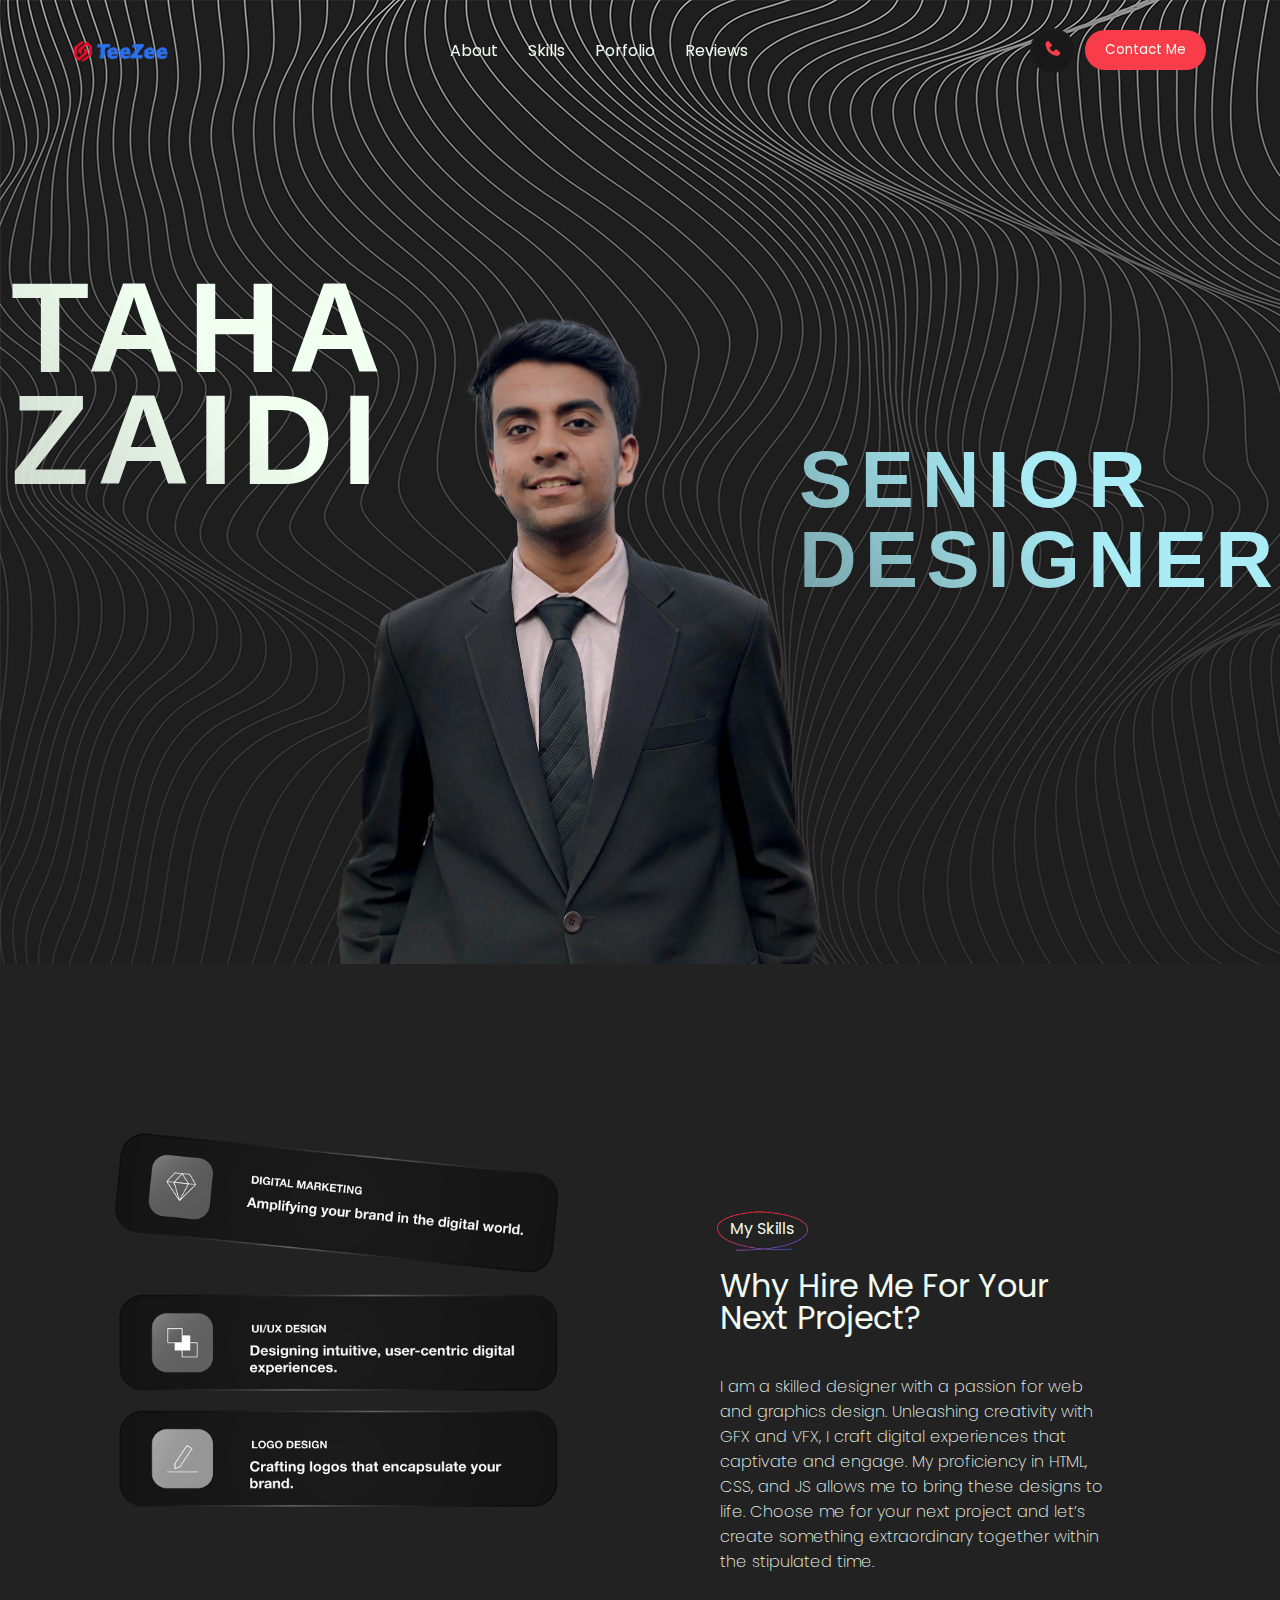
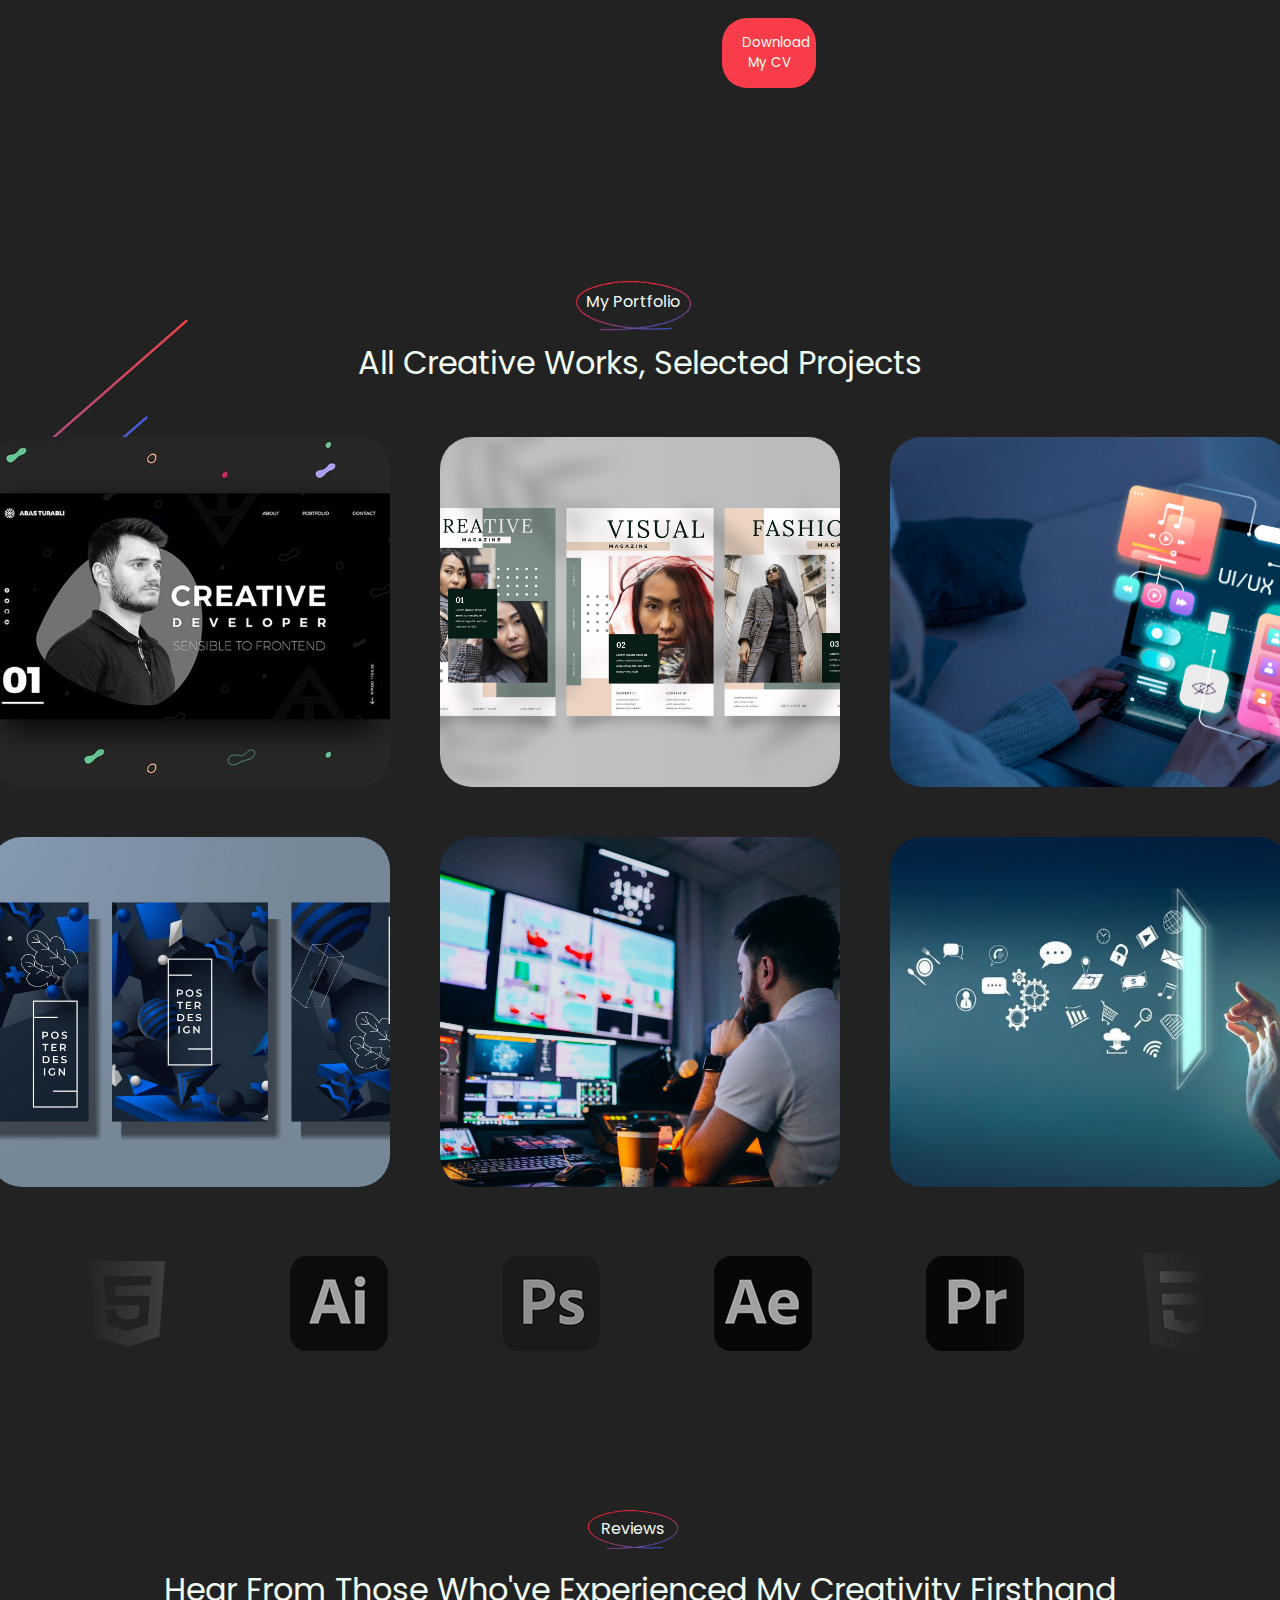
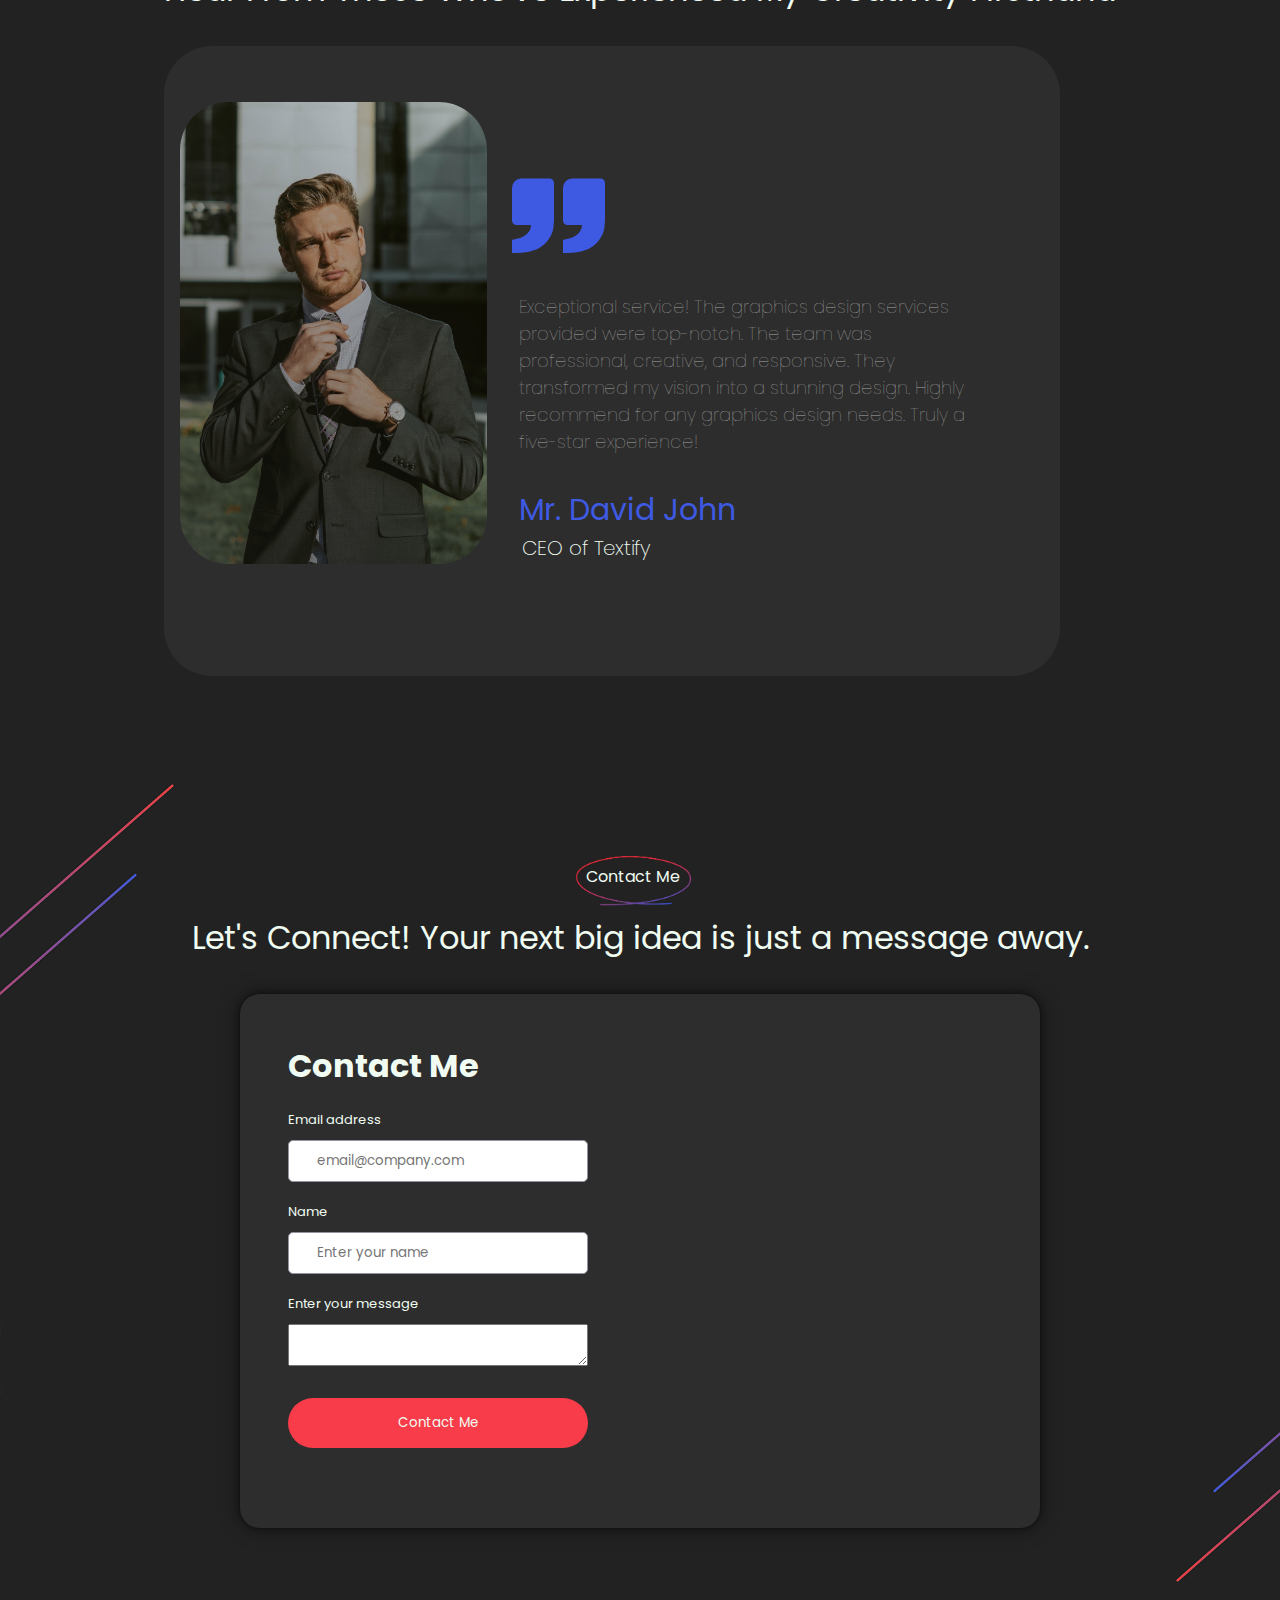
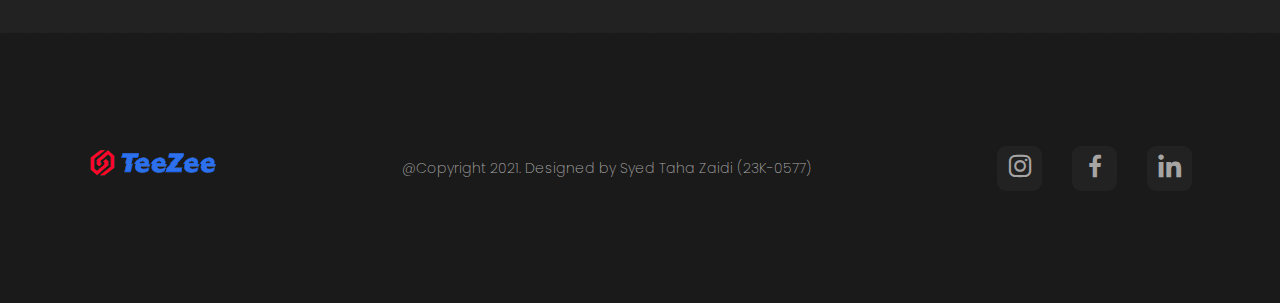
==== commit cfb6199d: "Init" ====
--- a/ICT Web Portfolio Files/index.html
+++ b/ICT Web Portfolio Files/index.html
@@ -1,11 +1,11 @@
-<!DOCTYPE html>
+<!DOCTYPE html> 
 <html lang="en">
 
     <head>
         <meta charset="UTF-8">
         <meta name="viewport" content="width=device-width, initial-scale=1.0">
         <link rel="stylesheet" href="index.css">
-
+        <link rel="icon" href="./Assets/favicon.png"> 
         <title>Taha Zaidi</title>
 
     </head>
@@ -17,9 +17,11 @@
             <div id="about_section" class="about-section">
                 <!-- Navigation Bar -->
                 <nav class="nav-bar">
-                    <div class="nav-logo">
-                        <!-- <h4>Taha Zaidi</h4> -->
-                    </div>
+                    <a href="#"> 
+                        <div class="nav-logo">
+                            <!-- <h4>Taha Zaidi</h4> --> 
+                        </div>
+                    </a>
 
                     <ul class="nav-links">
                         <li><a class="nav-menu-links" href="#about_section">About</a></li>
--- a/ICT Web Portfolio Files/index.css
+++ b/ICT Web Portfolio Files/index.css
@@ -315,7 +315,9 @@
   flex-direction: column;
   align-items: center;
   min-height: 100vh;
-  background-color: var(--eerie_black);
+  /* background-color: var(--eerie_black); */
+  background: url(./Assets/normalSectionbg_2.png);
+  background-size: cover;
 }
 
 .portfolio-text-container {
@@ -673,7 +675,9 @@
   flex-direction: column;
   justify-content: center;
   align-items: center;
-  background-color: var(--eerie_black);
+  /* background-color: var(--eerie_black); */
+  background: url(./Assets/normalSectionbg_2.png) no-repeat;
+  background-size: cover;
   height: 100vh;
   color: var(--honeydew);
 }
